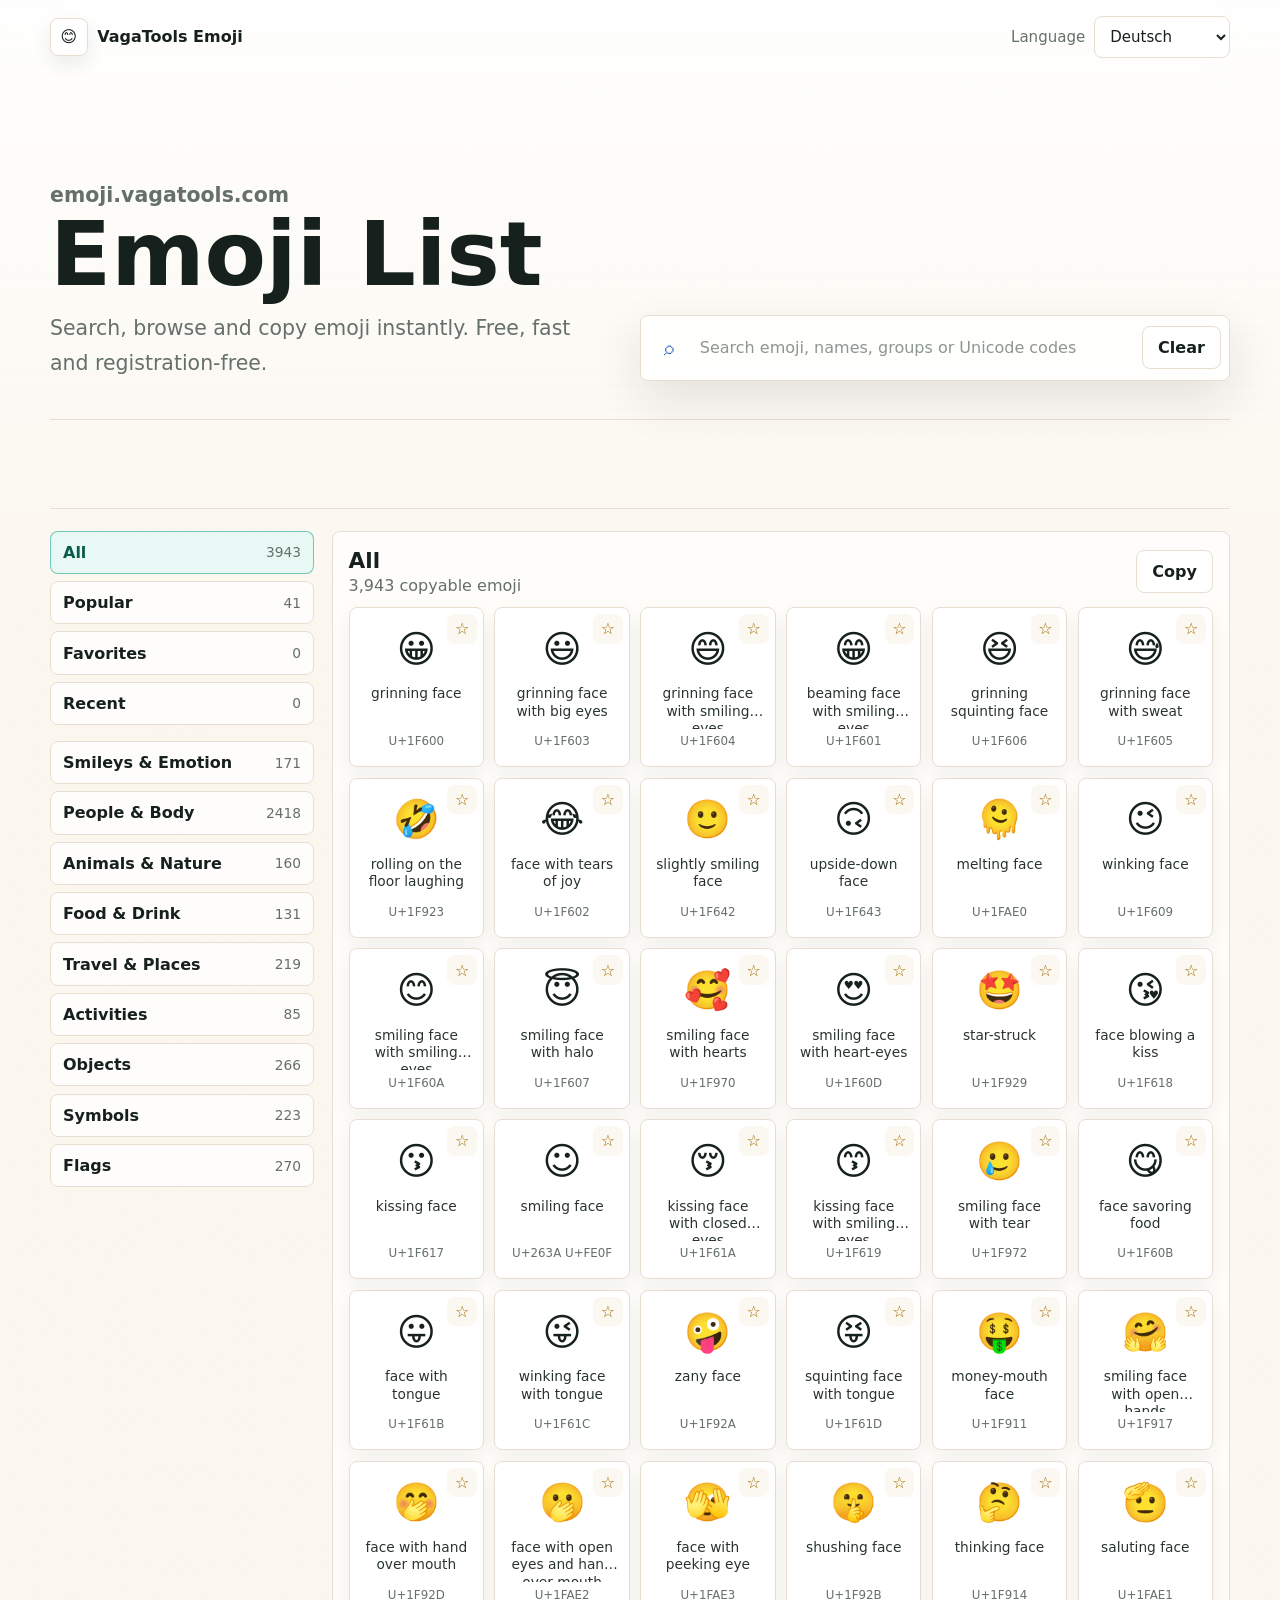
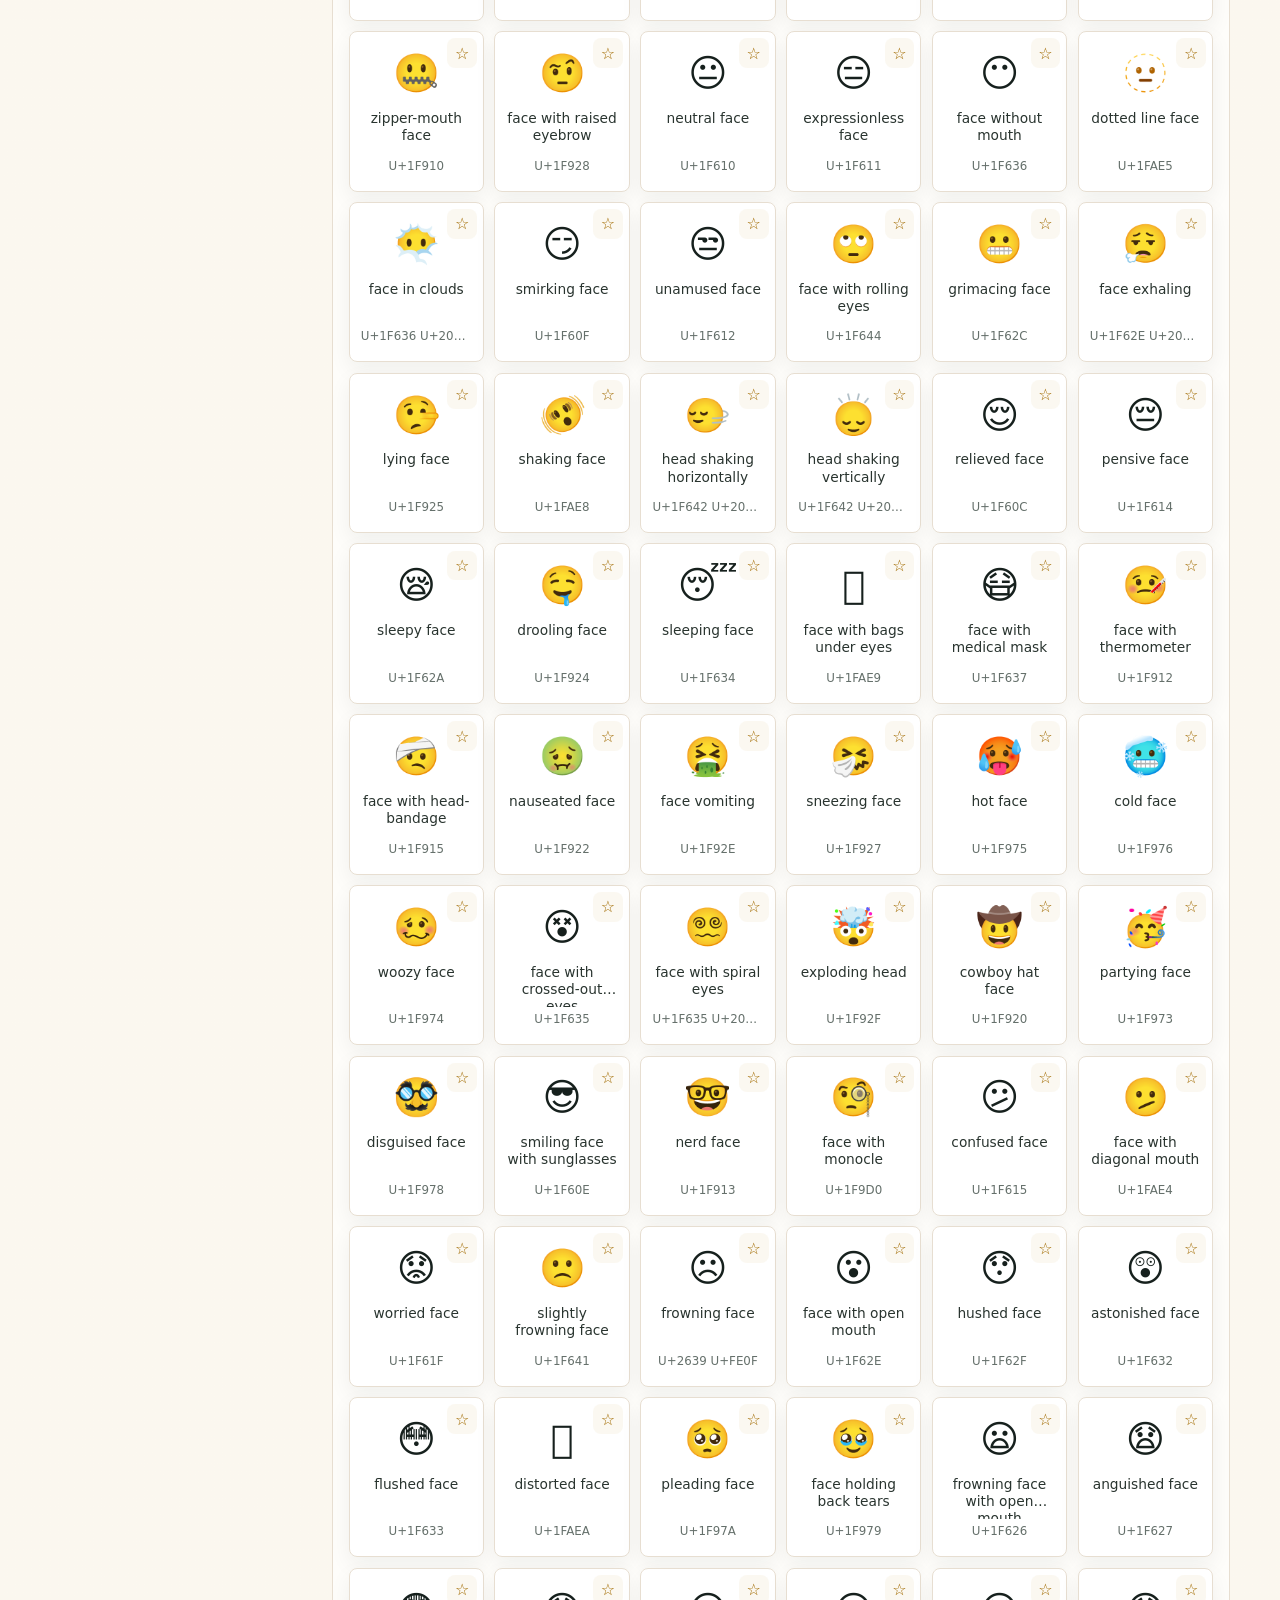
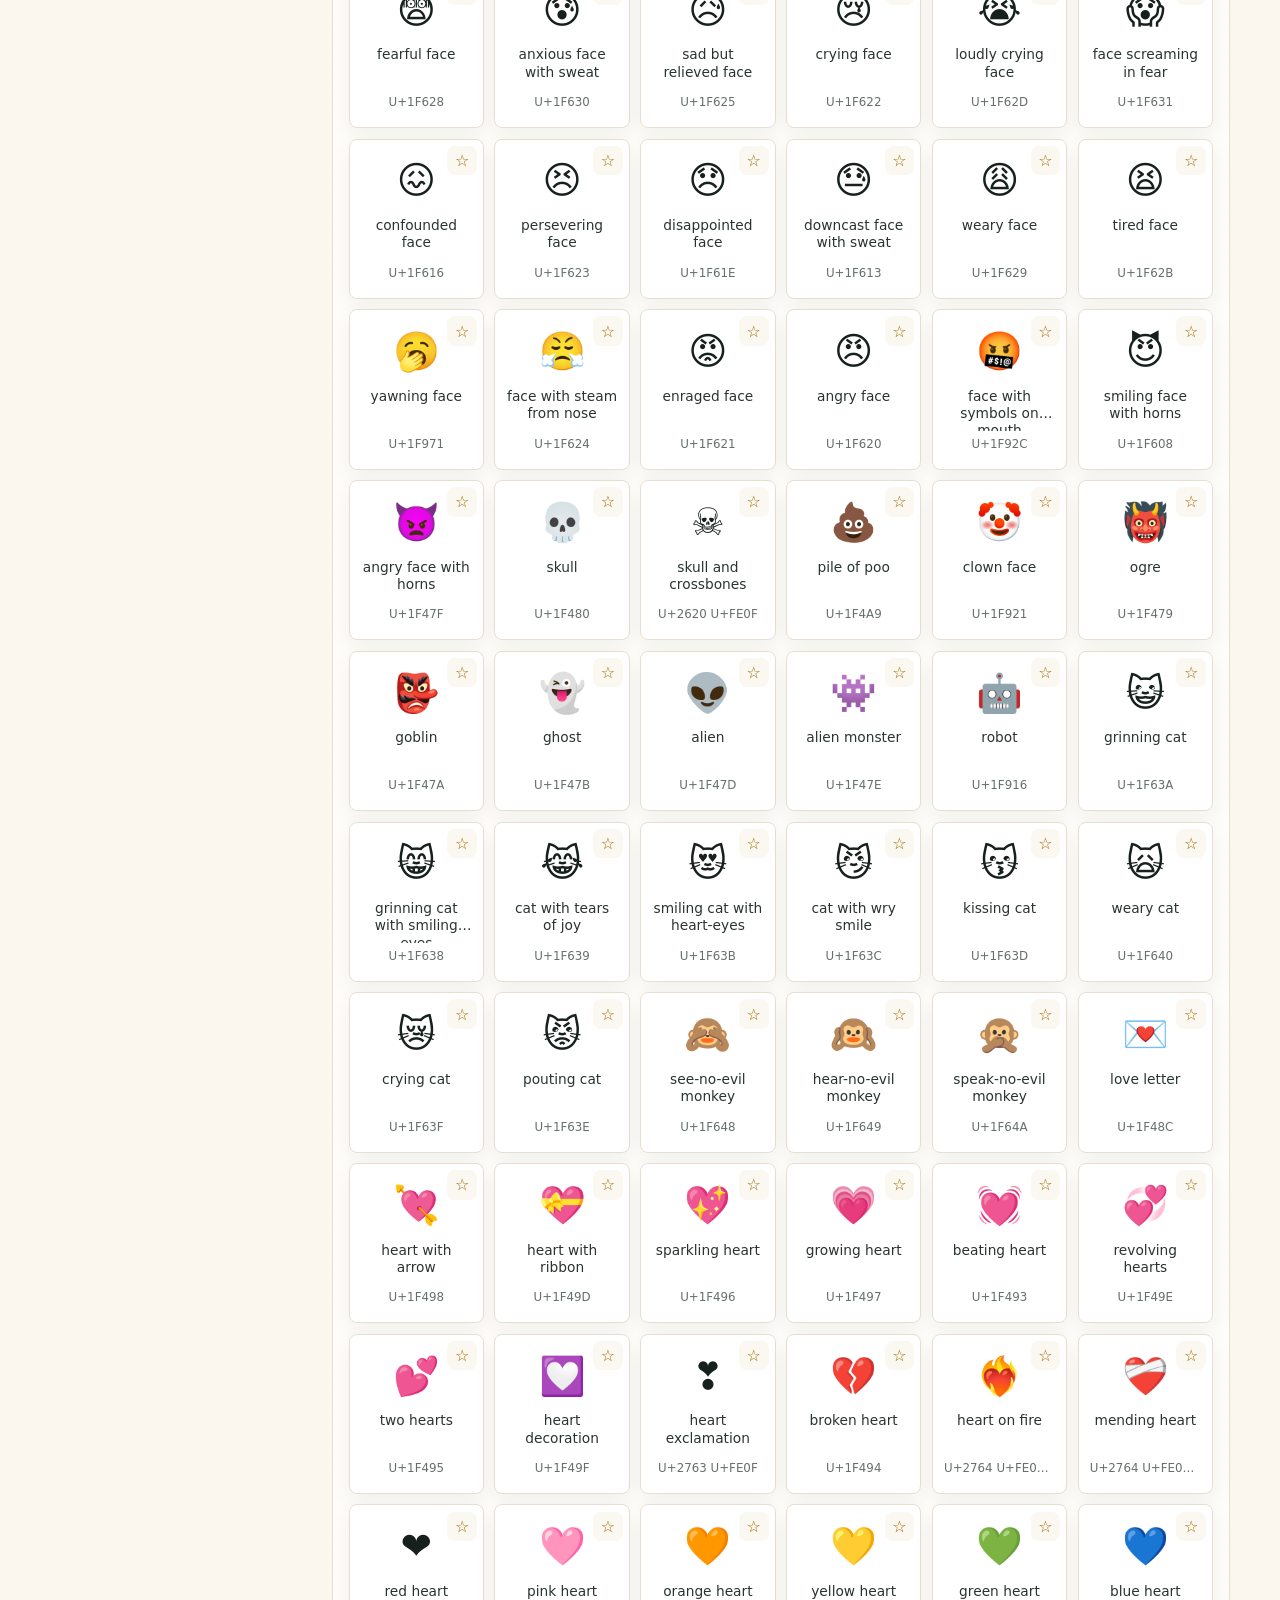
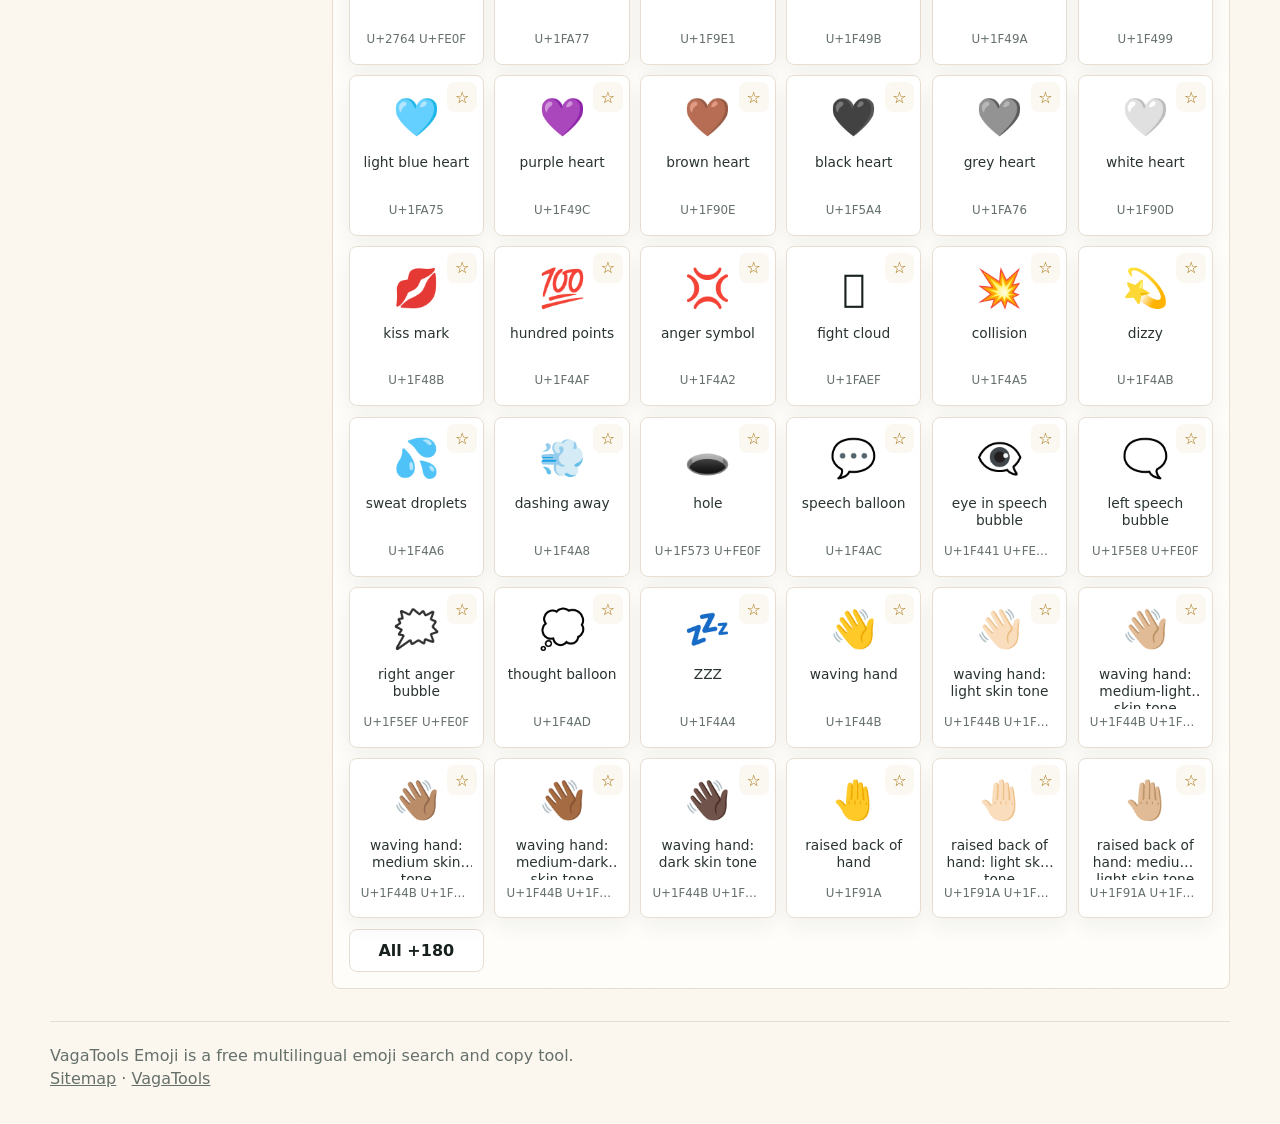
==== index.html @ 173d629a "Add files via upload" ====
<!doctype html>
<html lang="zh-CN" dir="ltr">
<head>
  <meta charset="utf-8">
  <meta name="viewport" content="width=device-width, initial-scale=1">
  <title>emoji表情包大全 - 免费复制Emoji、表情符号搜索工具</title>
  <meta name="description" content="emoji表情包大全，免费提供 Emoji 表情符号搜索、分类浏览、一键复制、Unicode 编码查看和多语言自动识别，适合聊天、社交媒体、标题和内容创作。">
  <meta name="keywords" content="emoji表情包大全, emoji大全, emoji复制, 表情包大全, 表情符号, 免费emoji, emoji搜索, unicode表情, emoji符号, 多语言emoji">
  <meta name="robots" content="index, follow, max-image-preview:large">
  <meta name="theme-color" content="#fbf7ef">
  <link rel="canonical" href="https://emoji.vagatools.com/">
  <link rel="alternate" hreflang="zh-cn" href="https://emoji.vagatools.com/">
  <link rel="alternate" hreflang="en" href="https://emoji.vagatools.com/en/">
  <link rel="alternate" hreflang="ja" href="https://emoji.vagatools.com/ja/">
  <link rel="alternate" hreflang="ko" href="https://emoji.vagatools.com/ko/">
  <link rel="alternate" hreflang="es" href="https://emoji.vagatools.com/es/">
  <link rel="alternate" hreflang="fr" href="https://emoji.vagatools.com/fr/">
  <link rel="alternate" hreflang="de" href="https://emoji.vagatools.com/de/">
  <link rel="alternate" hreflang="pt" href="https://emoji.vagatools.com/pt/">
  <link rel="alternate" hreflang="ru" href="https://emoji.vagatools.com/ru/">
  <link rel="alternate" hreflang="ar" href="https://emoji.vagatools.com/ar/">
  <link rel="alternate" hreflang="hi" href="https://emoji.vagatools.com/hi/">
  <link rel="alternate" hreflang="x-default" href="https://emoji.vagatools.com/">
  <meta property="og:type" content="website">
  <meta property="og:site_name" content="VagaTools Emoji">
  <meta property="og:title" content="emoji表情包大全 - 免费复制Emoji、表情符号搜索工具">
  <meta property="og:description" content="emoji表情包大全，免费提供 Emoji 表情符号搜索、分类浏览、一键复制、Unicode 编码查看和多语言自动识别，适合聊天、社交媒体、标题和内容创作。">
  <meta property="og:url" content="https://emoji.vagatools.com/">
  <meta property="og:image" content="https://emoji.vagatools.com/assets/og-image.svg">
  <meta name="twitter:card" content="summary_large_image">
  <link rel="manifest" href="assets/site.webmanifest">
  <link rel="icon" href="assets/favicon.svg" type="image/svg+xml">
  <link rel="stylesheet" href="assets/styles.css">
  <script async src="https://pagead2.googlesyndication.com/pagead/js/adsbygoogle.js?client=ca-pub-9943771829287979" crossorigin="anonymous"></script>
  <script type="application/ld+json">{"@context":"https://schema.org","@type":"WebApplication","name":"emoji表情包大全","url":"https://emoji.vagatools.com/","applicationCategory":"UtilityApplication","operatingSystem":"Any","offers":{"@type":"Offer","price":"0","priceCurrency":"USD"},"inLanguage":["zh-CN","en","ja","ko","es","fr","de","pt","ru","ar","hi"],"description":"emoji表情包大全，免费提供 Emoji 表情符号搜索、分类浏览、一键复制、Unicode 编码查看和多语言自动识别，适合聊天、社交媒体、标题和内容创作。","potentialAction":{"@type":"SearchAction","target":"https://emoji.vagatools.com/?q={search_term_string}","query-input":"required name=search_term_string"}}</script>
</head>
<body data-lang="zh-CN">
  <header class="topbar">
    <a class="brand" href="/" aria-label="VagaTools Emoji">
      <span class="brand-mark">😊</span>
      <span>VagaTools Emoji</span>
    </a>
    <label class="language-picker">
      <span>语言</span>
      <select id="languageSelect" aria-label="语言">
        <option value="/" selected>简体中文</option><option value="/en/">English</option><option value="/ja/">日本語</option><option value="/ko/">한국어</option><option value="/es/">Español</option><option value="/fr/">Français</option><option value="/de/">Deutsch</option><option value="/pt/">Português</option><option value="/ru/">Русский</option><option value="/ar/">العربية</option><option value="/hi/">हिन्दी</option>
      </select>
    </label>
  </header>

  <main>
    <section class="hero">
      <div class="hero-copy">
        <p class="eyebrow">emoji.vagatools.com</p>
        <h1>emoji表情包大全</h1>
        <p>搜索、分类、一键复制。简单、免费、无需注册。</p>
      </div>
      <form class="search-panel" role="search">
        <label class="search-box">
          <span aria-hidden="true">⌕</span>
          <input id="searchInput" name="q" autocomplete="off" placeholder="搜索 emoji、名称、分类或 Unicode 编码" aria-label="搜索 emoji、名称、分类或 Unicode 编码">
        </label>
        <button class="ghost-button" id="clearSearch" type="button">清空</button>
      </form>
    </section>

    <section class="ad-band" aria-label="Sponsored">
      <ins class="adsbygoogle"
        style="display:block"
        data-ad-client="ca-pub-9943771829287979"
        data-ad-format="auto"
        data-full-width-responsive="true"></ins>
    </section>

    <section class="workspace" aria-live="polite">
      <aside class="sidebar">
        <div class="quick-tabs" id="quickTabs"></div>
        <nav class="categories" id="categoryList" aria-label="分类"></nav>
      </aside>

      <section class="results">
        <div class="results-head">
          <div>
            <h2 id="sectionTitle">全部</h2>
            <p><span id="resultCount">0</span> 可复制 emoji</p>
          </div>
          <button class="ghost-button" id="copyVisible" type="button">复制</button>
        </div>
        <div class="emoji-grid" id="emojiGrid"></div>
        <p class="empty" id="emptyState" hidden>没有找到匹配的 emoji</p>
      </section>
    </section>
  </main>

  <dialog class="emoji-dialog" id="emojiDialog">
    <button class="dialog-close" id="closeDialog" aria-label="Close">×</button>
    <div class="dialog-symbol" id="dialogSymbol"></div>
    <h2 id="dialogName"></h2>
    <dl>
      <div><dt>编码</dt><dd id="dialogCode"></dd></div>
      <div><dt>分类</dt><dd id="dialogGroup"></dd></div>
    </dl>
    <div class="dialog-actions">
      <button class="primary-button" id="dialogCopy" type="button">复制</button>
      <button class="ghost-button" id="dialogFavorite" type="button">收藏</button>
    </div>
  </dialog>

  <div class="toast" id="toast" role="status" aria-live="polite">已复制</div>

  <footer>
    <p>VagaTools Emoji 是一个免费的多语言 emoji 复制与搜索工具。</p>
    <p><a href="https://emoji.vagatools.com/sitemap.xml">Sitemap</a> · <a href="https://vagatools.com">VagaTools</a></p>
  </footer>

  <script>
    window.APP_I18N = {"code":"编码","dir":".","label":"简体中文","title":"emoji表情包大全 - 免费复制Emoji、表情符号搜索工具","description":"emoji表情包大全，免费提供 Emoji 表情符号搜索、分类浏览、一键复制、Unicode 编码查看和多语言自动识别，适合聊天、社交媒体、标题和内容创作。","keywords":"emoji表情包大全, emoji大全, emoji复制, 表情包大全, 表情符号, 免费emoji, emoji搜索, unicode表情, emoji符号, 多语言emoji","heroTitle":"emoji表情包大全","heroText":"搜索、分类、一键复制。简单、免费、无需注册。","searchPlaceholder":"搜索 emoji、名称、分类或 Unicode 编码","all":"全部","popular":"常用","favorites":"收藏","recent":"最近复制","copied":"已复制","copy":"复制","group":"分类","noResults":"没有找到匹配的 emoji","clear":"清空","language":"语言","stats":"可复制 emoji","footer":"VagaTools Emoji 是一个免费的多语言 emoji 复制与搜索工具。"};
    window.CATEGORY_I18N = {"Smileys & Emotion":{"zh-CN":"笑脸与情感","en":"Smileys & Emotion","ja":"スマイルと感情","ko":"스마일리와 감정","es":"Caras y emoción","fr":"Smileys et émotions","de":"Smileys und Emotionen","pt":"Carinhas e emoção","ru":"Смайлы и эмоции","ar":"الوجوه والمشاعر","hi":"स्माइली और भावना"},"People & Body":{"zh-CN":"人物与身体","en":"People & Body","ja":"人と体","ko":"사람과 몸","es":"Personas y cuerpo","fr":"Personnes et corps","de":"Menschen und Körper","pt":"Pessoas e corpo","ru":"Люди и тело","ar":"الأشخاص والجسم","hi":"लोग और शरीर"},"Component":{"zh-CN":"组件","en":"Component","ja":"部品","ko":"구성 요소","es":"Componentes","fr":"Composants","de":"Komponenten","pt":"Componentes","ru":"Компоненты","ar":"المكونات","hi":"घटक"},"Animals & Nature":{"zh-CN":"动物与自然","en":"Animals & Nature","ja":"動物と自然","ko":"동물과 자연","es":"Animales y naturaleza","fr":"Animaux et nature","de":"Tiere und Natur","pt":"Animais e natureza","ru":"Животные и природа","ar":"الحيوانات والطبيعة","hi":"जानवर और प्रकृति"},"Food & Drink":{"zh-CN":"食物与饮品","en":"Food & Drink","ja":"食べ物と飲み物","ko":"음식과 음료","es":"Comida y bebida","fr":"Nourriture et boisson","de":"Essen und Trinken","pt":"Comida e bebida","ru":"Еда и напитки","ar":"الطعام والشراب","hi":"भोजन और पेय"},"Travel & Places":{"zh-CN":"旅行与地点","en":"Travel & Places","ja":"旅行と場所","ko":"여행과 장소","es":"Viajes y lugares","fr":"Voyages et lieux","de":"Reisen und Orte","pt":"Viagens e lugares","ru":"Путешествия и места","ar":"السفر والأماكن","hi":"यात्रा और स्थान"},"Activities":{"zh-CN":"活动","en":"Activities","ja":"アクティビティ","ko":"활동","es":"Actividades","fr":"Activités","de":"Aktivitäten","pt":"Atividades","ru":"Занятия","ar":"الأنشطة","hi":"गतिविधियां"},"Objects":{"zh-CN":"物品","en":"Objects","ja":"物","ko":"물건","es":"Objetos","fr":"Objets","de":"Objekte","pt":"Objetos","ru":"Предметы","ar":"الأشياء","hi":"वस्तुएं"},"Symbols":{"zh-CN":"符号","en":"Symbols","ja":"記号","ko":"기호","es":"Símbolos","fr":"Symboles","de":"Symbole","pt":"Símbolos","ru":"Символы","ar":"الرموز","hi":"प्रतीक"},"Flags":{"zh-CN":"旗帜","en":"Flags","ja":"旗","ko":"깃발","es":"Banderas","fr":"Drapeaux","de":"Flaggen","pt":"Bandeiras","ru":"Флаги","ar":"الأعلام","hi":"झंडे"}};
    window.SITE_LANGUAGES = [{"code":"zh-CN","dir":".","label":"简体中文"},{"code":"en","dir":"en","label":"English"},{"code":"ja","dir":"ja","label":"日本語"},{"code":"ko","dir":"ko","label":"한국어"},{"code":"es","dir":"es","label":"Español"},{"code":"fr","dir":"fr","label":"Français"},{"code":"de","dir":"de","label":"Deutsch"},{"code":"pt","dir":"pt","label":"Português"},{"code":"ru","dir":"ru","label":"Русский"},{"code":"ar","dir":"ar","label":"العربية"},{"code":"hi","dir":"hi","label":"हिन्दी"}];
  </script>
  <script src="assets/emoji-data.js" defer></script>
  <script src="assets/app.js" defer></script>
</body>
</html>
---- assets/styles.css ----
:root {
  color-scheme: light;
  --paper: #fbf7ef;
  --panel: #ffffff;
  --ink: #16201d;
  --muted: #65706b;
  --line: #e7ded1;
  --mint: #16a085;
  --coral: #ef6f5e;
  --gold: #d89b26;
  --blue: #3366cc;
  --shadow: 0 18px 50px rgba(28, 31, 29, 0.11);
  font-family:
    Inter, ui-sans-serif, system-ui, -apple-system, BlinkMacSystemFont, "Segoe UI", "Noto Sans", Arial,
    "Apple Color Emoji", "Segoe UI Emoji", "Noto Color Emoji", sans-serif;
}

* {
  box-sizing: border-box;
}

html {
  background: var(--paper);
}

body {
  min-height: 100vh;
  margin: 0;
  color: var(--ink);
  background:
    linear-gradient(180deg, rgba(255, 255, 255, 0.92), rgba(251, 247, 239, 0.72) 38rem),
    var(--paper);
}

a {
  color: inherit;
}

button,
input,
select {
  font: inherit;
}

.topbar {
  position: sticky;
  top: 0;
  z-index: 10;
  display: flex;
  align-items: center;
  justify-content: space-between;
  gap: 1rem;
  width: min(1180px, calc(100% - 2rem));
  margin: 0 auto;
  padding: 1rem 0;
  backdrop-filter: blur(18px);
}

.brand {
  display: inline-flex;
  align-items: center;
  gap: 0.6rem;
  min-width: 0;
  color: var(--ink);
  text-decoration: none;
  font-weight: 800;
}

.brand-mark {
  display: grid;
  width: 2.35rem;
  height: 2.35rem;
  place-items: center;
  border: 1px solid var(--line);
  border-radius: 8px;
  background: #fff;
  box-shadow: 0 8px 18px rgba(22, 32, 29, 0.08);
}

.language-picker {
  display: inline-flex;
  align-items: center;
  gap: 0.55rem;
  color: var(--muted);
  font-size: 0.94rem;
}

.language-picker select {
  min-width: 8.5rem;
  border: 1px solid var(--line);
  border-radius: 8px;
  background: #fff;
  color: var(--ink);
  padding: 0.62rem 0.7rem;
}

main {
  width: min(1180px, calc(100% - 2rem));
  margin: 0 auto;
}

.hero {
  display: grid;
  grid-template-columns: minmax(0, 0.92fr) minmax(18rem, 1fr);
  gap: clamp(1rem, 4vw, 3rem);
  align-items: end;
  padding: clamp(2.25rem, 7vw, 5.5rem) 0 1.4rem;
}

.eyebrow {
  margin: 0 0 0.6rem;
  color: var(--coral);
  font-weight: 800;
  letter-spacing: 0;
}

.hero h1 {
  margin: 0;
  font-size: clamp(3rem, 7vw, 6.4rem);
  line-height: 0.92;
  letter-spacing: 0;
}

.hero p {
  max-width: 40rem;
  margin: 1rem 0 0;
  color: var(--muted);
  font-size: clamp(1.05rem, 2vw, 1.28rem);
  line-height: 1.7;
}

.search-panel {
  display: grid;
  grid-template-columns: 1fr auto;
  gap: 0.65rem;
  align-items: center;
  padding: 0.5rem;
  border: 1px solid var(--line);
  border-radius: 8px;
  background: rgba(255, 255, 255, 0.92);
  box-shadow: var(--shadow);
}

.search-box {
  display: grid;
  grid-template-columns: auto 1fr;
  align-items: center;
  gap: 0.55rem;
  min-width: 0;
  color: var(--muted);
}

.search-box span {
  width: 2.4rem;
  text-align: center;
  color: var(--blue);
  font-size: 1.2rem;
}

.search-box input {
  width: 100%;
  min-width: 0;
  border: 0;
  outline: 0;
  background: transparent;
  color: var(--ink);
  padding: 0.9rem 0.2rem;
}

.search-box input::placeholder {
  color: #8c9691;
}

.primary-button,
.ghost-button {
  min-height: 2.7rem;
  border: 1px solid transparent;
  border-radius: 8px;
  padding: 0.64rem 0.95rem;
  cursor: pointer;
  font-weight: 750;
  transition:
    transform 160ms ease,
    box-shadow 160ms ease,
    border-color 160ms ease,
    background 160ms ease;
}

.primary-button {
  background: var(--ink);
  color: #fff;
}

.ghost-button {
  background: #fff;
  border-color: var(--line);
  color: var(--ink);
}

.primary-button:hover,
.ghost-button:hover,
.emoji-card:hover,
.category-button:hover {
  transform: translateY(-1px);
}

.ad-band {
  min-height: 90px;
  margin: 1rem 0 1.35rem;
  border-block: 1px solid var(--line);
  padding: 0.75rem 0;
}

.workspace {
  display: grid;
  grid-template-columns: 16.5rem minmax(0, 1fr);
  gap: 1.1rem;
  align-items: start;
}

.sidebar {
  position: sticky;
  top: 5.2rem;
  display: grid;
  gap: 1rem;
  max-height: calc(100vh - 6rem);
  overflow: auto;
  padding-bottom: 1rem;
}

.quick-tabs,
.categories {
  display: grid;
  gap: 0.45rem;
}

.category-button {
  display: flex;
  align-items: center;
  justify-content: space-between;
  gap: 0.65rem;
  width: 100%;
  min-height: 2.7rem;
  border: 1px solid var(--line);
  border-radius: 8px;
  background: rgba(255, 255, 255, 0.72);
  color: var(--ink);
  padding: 0.65rem 0.75rem;
  text-align: start;
  cursor: pointer;
}

.category-button strong {
  overflow: hidden;
  text-overflow: ellipsis;
  white-space: nowrap;
}

.category-button span {
  flex: 0 0 auto;
  color: var(--muted);
  font-size: 0.86rem;
}

.category-button.active {
  border-color: rgba(22, 160, 133, 0.55);
  background: #e8f8f4;
  color: #0b5b4c;
}

.results {
  min-width: 0;
  border: 1px solid var(--line);
  border-radius: 8px;
  background: rgba(255, 255, 255, 0.72);
  padding: clamp(0.75rem, 2vw, 1rem);
}

.results-head {
  display: flex;
  align-items: center;
  justify-content: space-between;
  gap: 1rem;
  margin-bottom: 0.75rem;
}

.results-head h2 {
  margin: 0;
  font-size: 1.35rem;
}

.results-head p {
  margin: 0.2rem 0 0;
  color: var(--muted);
}

.emoji-grid {
  display: grid;
  grid-template-columns: repeat(auto-fill, minmax(7.4rem, 1fr));
  gap: 0.65rem;
  min-height: 16rem;
}

.emoji-card {
  position: relative;
  display: grid;
  grid-template-rows: 3.8rem 2.7rem 1.3rem;
  gap: 0.35rem;
  min-width: 0;
  min-height: 9.1rem;
  border: 1px solid var(--line);
  border-radius: 8px;
  background: #fff;
  color: var(--ink);
  padding: 0.7rem;
  text-align: center;
  cursor: pointer;
  box-shadow: 0 8px 22px rgba(22, 32, 29, 0.06);
}

.emoji-symbol {
  display: grid;
  place-items: center;
  font-size: 2.35rem;
  line-height: 1;
}

.emoji-name {
  display: -webkit-box;
  overflow: hidden;
  color: #29342f;
  font-size: 0.86rem;
  line-height: 1.25;
  -webkit-box-orient: vertical;
  -webkit-line-clamp: 2;
}

.emoji-code {
  overflow: hidden;
  color: var(--muted);
  font-size: 0.74rem;
  text-overflow: ellipsis;
  white-space: nowrap;
}

.favorite-toggle {
  position: absolute;
  top: 0.38rem;
  inset-inline-end: 0.38rem;
  display: grid;
  width: 1.85rem;
  height: 1.85rem;
  place-items: center;
  border: 0;
  border-radius: 8px;
  background: rgba(251, 247, 239, 0.9);
  color: #a26b00;
  cursor: pointer;
}

.favorite-toggle.active {
  background: #fff2c9;
}

.empty {
  margin: 3rem 0;
  color: var(--muted);
  text-align: center;
}

.emoji-dialog {
  width: min(31rem, calc(100% - 2rem));
  border: 1px solid var(--line);
  border-radius: 8px;
  background: #fff;
  color: var(--ink);
  padding: 1.25rem;
  box-shadow: var(--shadow);
}

.emoji-dialog::backdrop {
  background: rgba(22, 32, 29, 0.38);
  backdrop-filter: blur(3px);
}

.dialog-close {
  position: absolute;
  top: 0.7rem;
  inset-inline-end: 0.7rem;
  width: 2.1rem;
  height: 2.1rem;
  border: 1px solid var(--line);
  border-radius: 8px;
  background: #fff;
  cursor: pointer;
}

.dialog-symbol {
  margin-top: 0.75rem;
  font-size: 5.2rem;
  text-align: center;
}

.emoji-dialog h2 {
  margin: 0.4rem 2rem 1rem;
  text-align: center;
}

.emoji-dialog dl {
  display: grid;
  gap: 0.65rem;
  margin: 0 0 1rem;
}

.emoji-dialog dl div {
  display: grid;
  grid-template-columns: 5.5rem 1fr;
  gap: 1rem;
  border-top: 1px solid var(--line);
  padding-top: 0.65rem;
}

.emoji-dialog dt {
  color: var(--muted);
}

.emoji-dialog dd {
  min-width: 0;
  margin: 0;
  overflow-wrap: anywhere;
}

.dialog-actions {
  display: flex;
  gap: 0.6rem;
}

.dialog-actions button {
  flex: 1;
}

.toast {
  position: fixed;
  inset-inline: 50% auto;
  bottom: 1.25rem;
  z-index: 30;
  transform: translate(-50%, 1rem);
  border-radius: 8px;
  background: var(--ink);
  color: #fff;
  padding: 0.75rem 1rem;
  opacity: 0;
  pointer-events: none;
  transition:
    opacity 180ms ease,
    transform 180ms ease;
}

[dir="rtl"] .toast {
  transform: translate(50%, 1rem);
}

.toast.show {
  opacity: 1;
  transform: translate(-50%, 0);
}

[dir="rtl"] .toast.show {
  transform: translate(50%, 0);
}

footer {
  width: min(1180px, calc(100% - 2rem));
  margin: 2rem auto 0;
  border-top: 1px solid var(--line);
  padding: 1.25rem 0 2rem;
  color: var(--muted);
}

footer p {
  margin: 0.25rem 0;
}

@media (max-width: 880px) {
  .hero,
  .workspace {
    grid-template-columns: 1fr;
  }

  .hero {
    padding-top: 1.5rem;
  }

  .sidebar {
    position: static;
    max-height: none;
    overflow: visible;
  }

  .quick-tabs,
  .categories {
    grid-auto-flow: column;
    grid-auto-columns: minmax(9rem, 1fr);
    overflow-x: auto;
    padding-bottom: 0.2rem;
  }
}

@media (max-width: 560px) {
  .topbar {
    align-items: flex-start;
    flex-direction: column;
  }

  .language-picker,
  .language-picker select {
    width: 100%;
  }

  .search-panel,
  .results-head,
  .dialog-actions {
    grid-template-columns: 1fr;
    flex-direction: column;
    align-items: stretch;
  }

  .hero h1 {
    font-size: 3rem;
  }

  .emoji-grid {
    grid-template-columns: repeat(2, minmax(0, 1fr));
  }
}
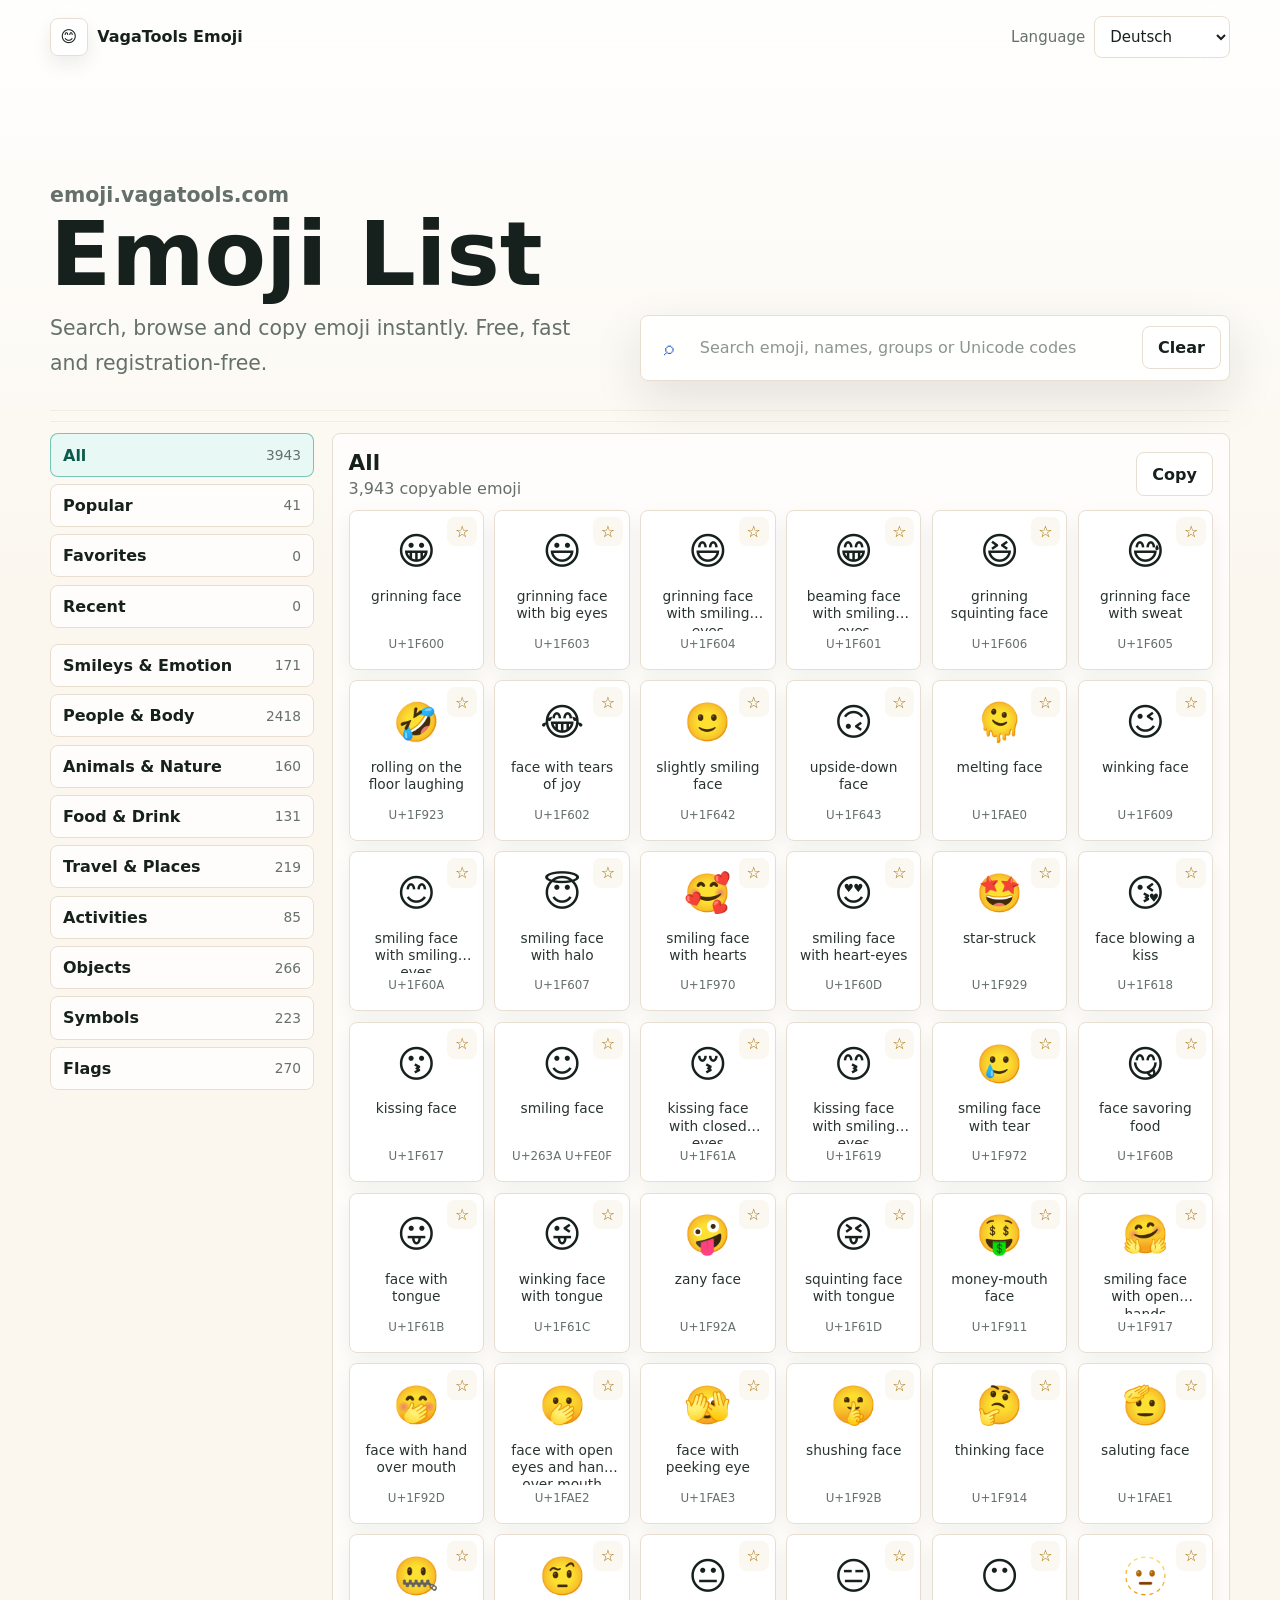
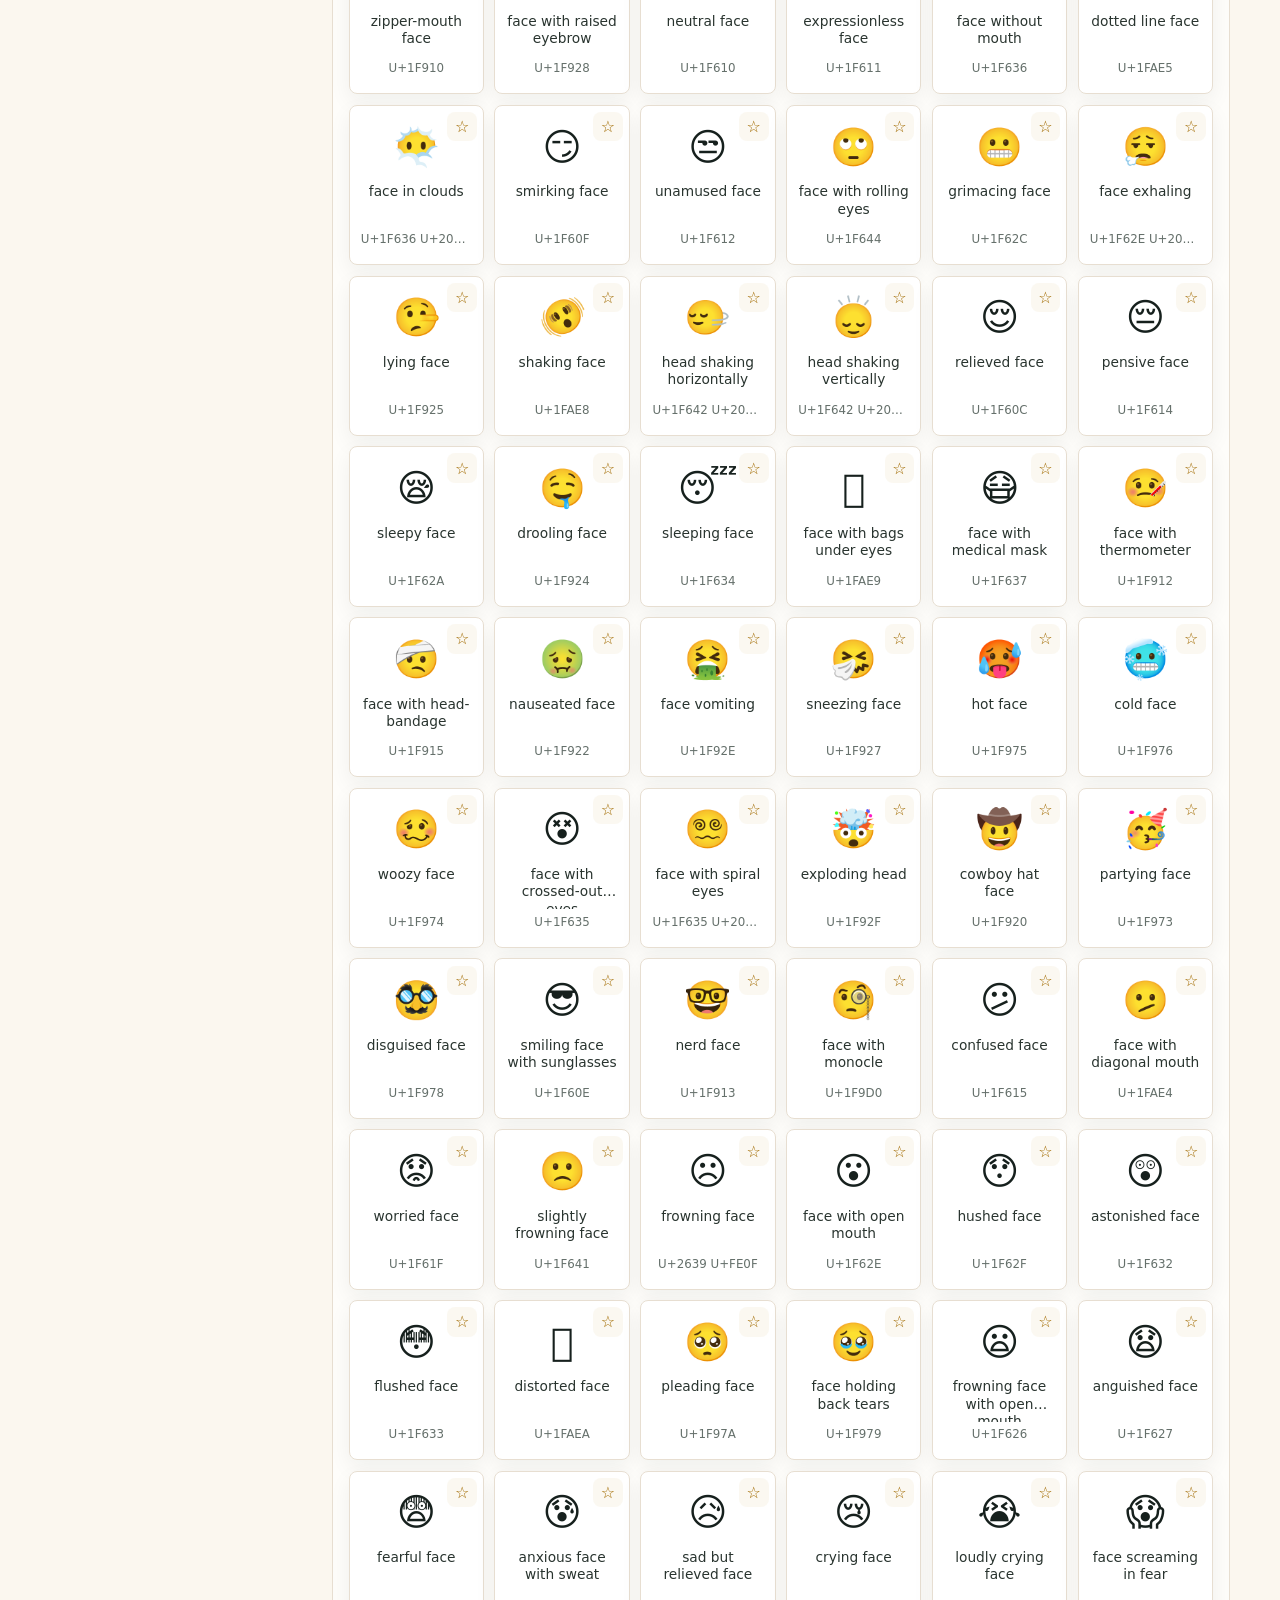
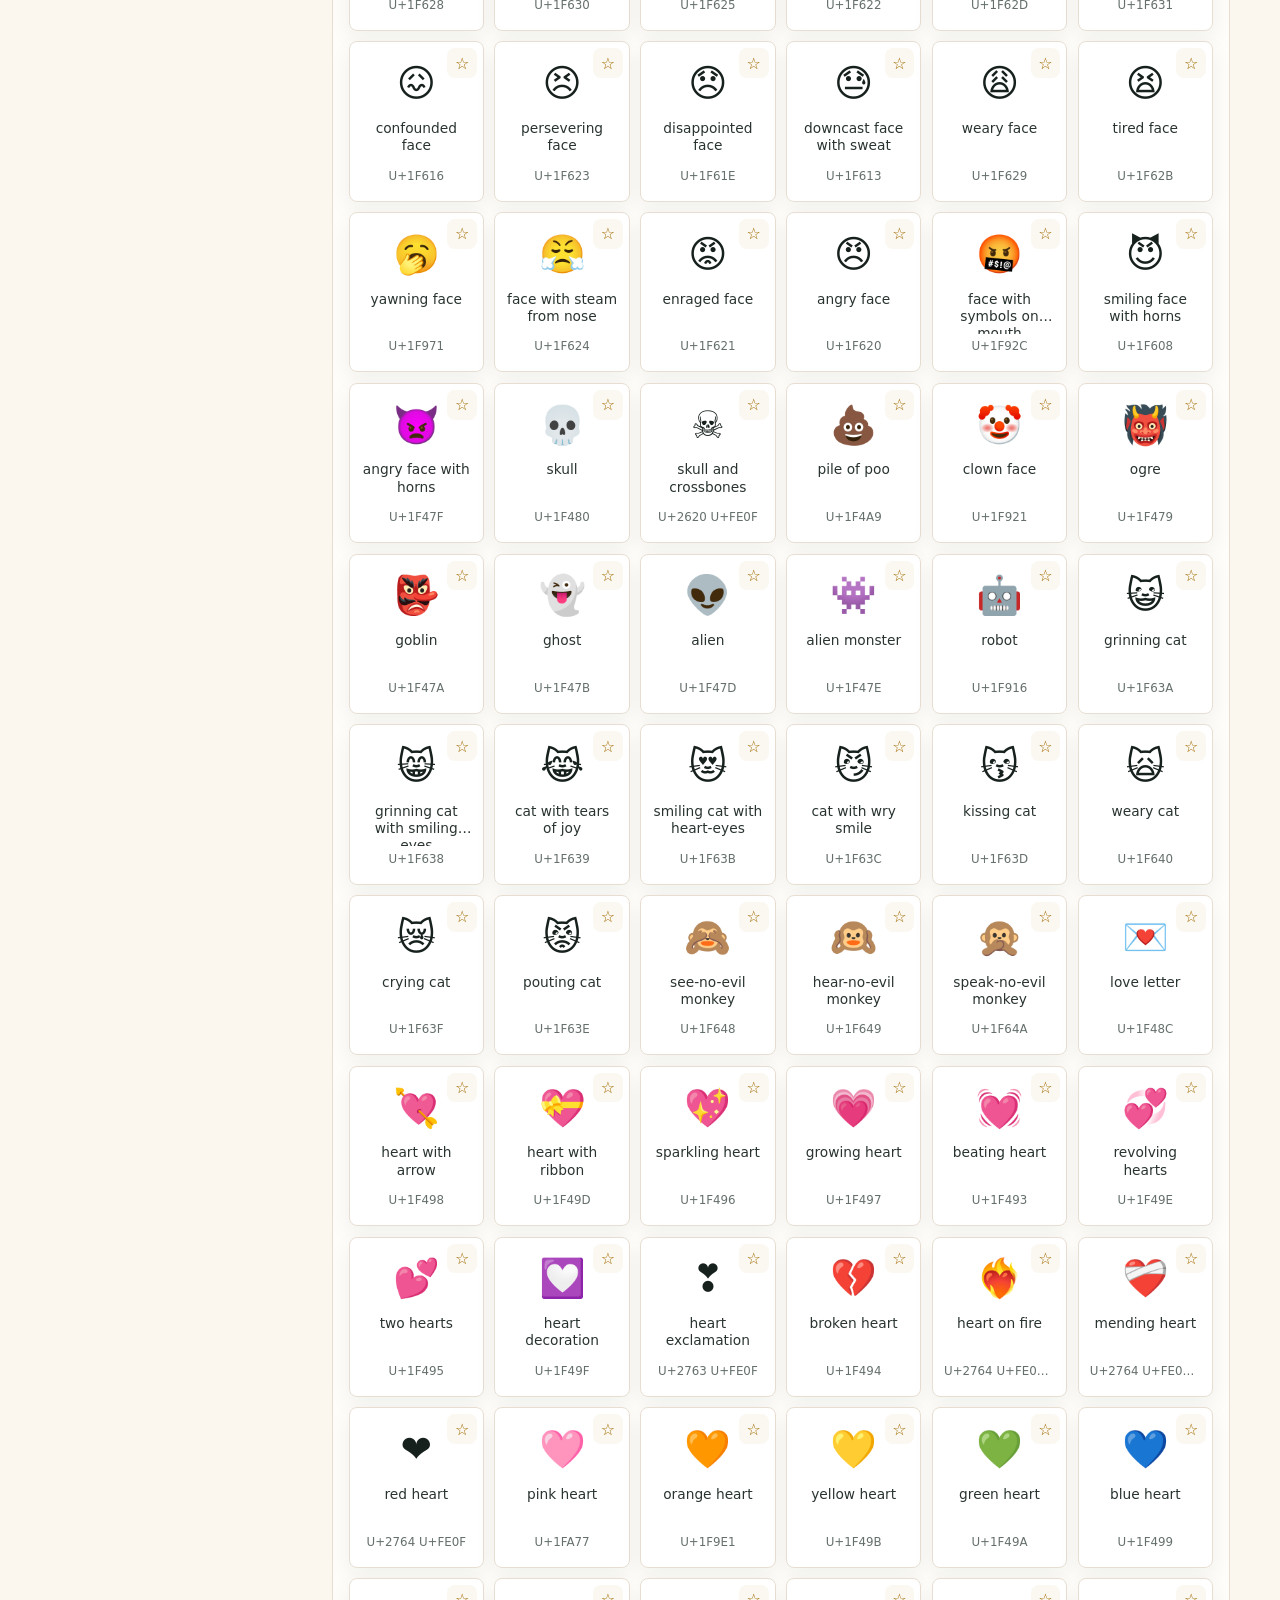
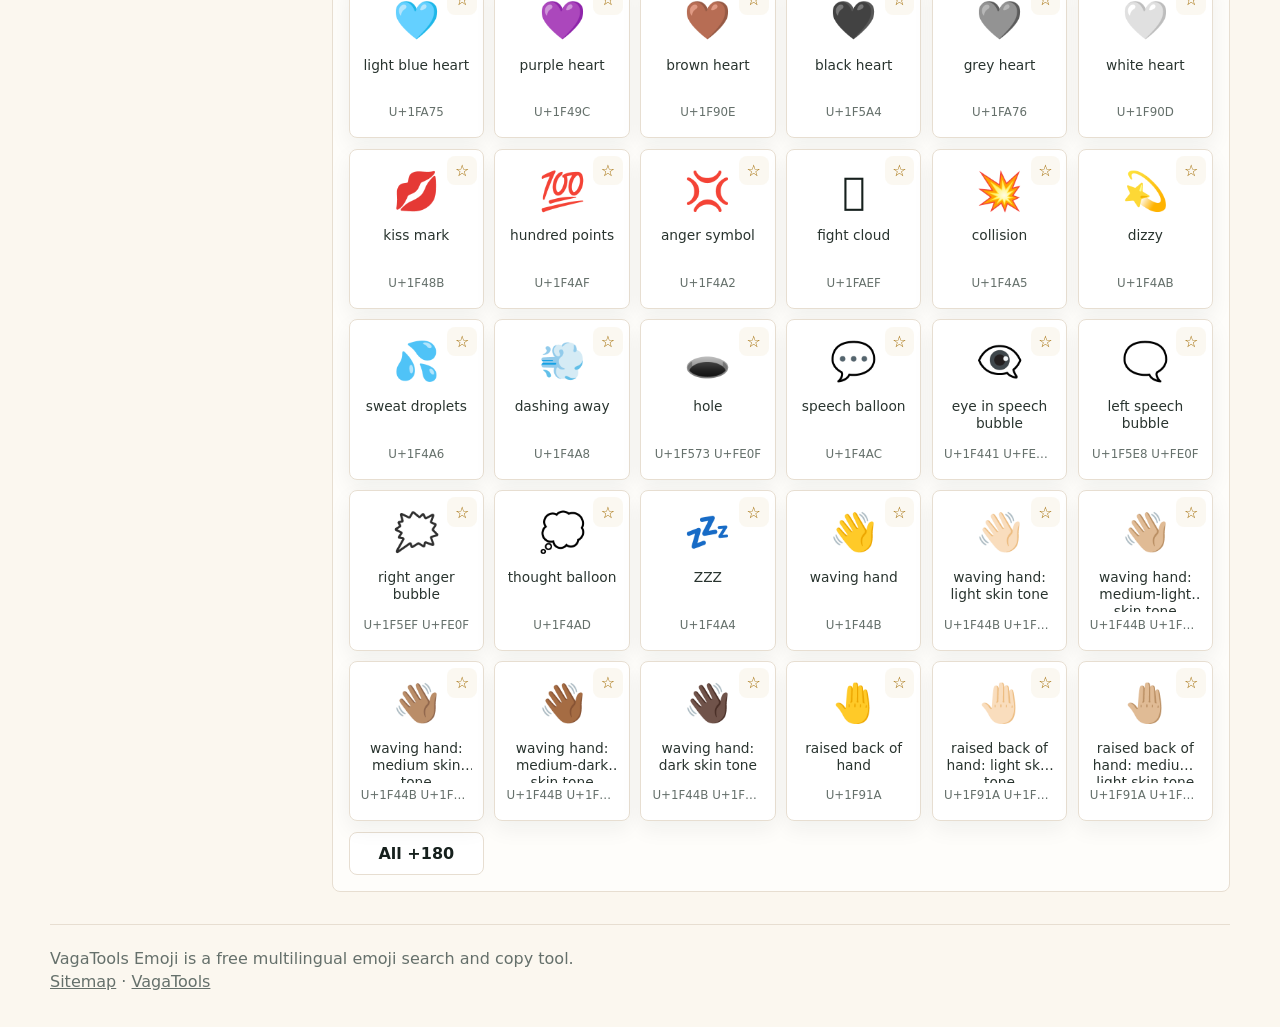
==== commit b19a981c: "Add files via upload" ====
--- a/index.html
+++ b/index.html
@@ -30,7 +30,7 @@
   <meta name="twitter:card" content="summary_large_image">
   <link rel="manifest" href="assets/site.webmanifest">
   <link rel="icon" href="assets/favicon.svg" type="image/svg+xml">
-  <link rel="stylesheet" href="assets/styles.css">
+  <link rel="stylesheet" href="assets/styles.css?v=20260529d">
   <script async src="https://pagead2.googlesyndication.com/pagead/js/adsbygoogle.js?client=ca-pub-9943771829287979" crossorigin="anonymous"></script>
   <script type="application/ld+json">{"@context":"https://schema.org","@type":"WebApplication","name":"emoji表情包大全","url":"https://emoji.vagatools.com/","applicationCategory":"UtilityApplication","operatingSystem":"Any","offers":{"@type":"Offer","price":"0","priceCurrency":"USD"},"inLanguage":["zh-CN","en","ja","ko","es","fr","de","pt","ru","ar","hi"],"description":"emoji表情包大全，免费提供 Emoji 表情符号搜索、分类浏览、一键复制、Unicode 编码查看和多语言自动识别，适合聊天、社交媒体、标题和内容创作。","potentialAction":{"@type":"SearchAction","target":"https://emoji.vagatools.com/?q={search_term_string}","query-input":"required name=search_term_string"}}</script>
 </head>
@@ -118,7 +118,8 @@
     window.CATEGORY_I18N = {"Smileys & Emotion":{"zh-CN":"笑脸与情感","en":"Smileys & Emotion","ja":"スマイルと感情","ko":"스마일리와 감정","es":"Caras y emoción","fr":"Smileys et émotions","de":"Smileys und Emotionen","pt":"Carinhas e emoção","ru":"Смайлы и эмоции","ar":"الوجوه والمشاعر","hi":"स्माइली और भावना"},"People & Body":{"zh-CN":"人物与身体","en":"People & Body","ja":"人と体","ko":"사람과 몸","es":"Personas y cuerpo","fr":"Personnes et corps","de":"Menschen und Körper","pt":"Pessoas e corpo","ru":"Люди и тело","ar":"الأشخاص والجسم","hi":"लोग और शरीर"},"Component":{"zh-CN":"组件","en":"Component","ja":"部品","ko":"구성 요소","es":"Componentes","fr":"Composants","de":"Komponenten","pt":"Componentes","ru":"Компоненты","ar":"المكونات","hi":"घटक"},"Animals & Nature":{"zh-CN":"动物与自然","en":"Animals & Nature","ja":"動物と自然","ko":"동물과 자연","es":"Animales y naturaleza","fr":"Animaux et nature","de":"Tiere und Natur","pt":"Animais e natureza","ru":"Животные и природа","ar":"الحيوانات والطبيعة","hi":"जानवर और प्रकृति"},"Food & Drink":{"zh-CN":"食物与饮品","en":"Food & Drink","ja":"食べ物と飲み物","ko":"음식과 음료","es":"Comida y bebida","fr":"Nourriture et boisson","de":"Essen und Trinken","pt":"Comida e bebida","ru":"Еда и напитки","ar":"الطعام والشراب","hi":"भोजन और पेय"},"Travel & Places":{"zh-CN":"旅行与地点","en":"Travel & Places","ja":"旅行と場所","ko":"여행과 장소","es":"Viajes y lugares","fr":"Voyages et lieux","de":"Reisen und Orte","pt":"Viagens e lugares","ru":"Путешествия и места","ar":"السفر والأماكن","hi":"यात्रा और स्थान"},"Activities":{"zh-CN":"活动","en":"Activities","ja":"アクティビティ","ko":"활동","es":"Actividades","fr":"Activités","de":"Aktivitäten","pt":"Atividades","ru":"Занятия","ar":"الأنشطة","hi":"गतिविधियां"},"Objects":{"zh-CN":"物品","en":"Objects","ja":"物","ko":"물건","es":"Objetos","fr":"Objets","de":"Objekte","pt":"Objetos","ru":"Предметы","ar":"الأشياء","hi":"वस्तुएं"},"Symbols":{"zh-CN":"符号","en":"Symbols","ja":"記号","ko":"기호","es":"Símbolos","fr":"Symboles","de":"Symbole","pt":"Símbolos","ru":"Символы","ar":"الرموز","hi":"प्रतीक"},"Flags":{"zh-CN":"旗帜","en":"Flags","ja":"旗","ko":"깃발","es":"Banderas","fr":"Drapeaux","de":"Flaggen","pt":"Bandeiras","ru":"Флаги","ar":"الأعلام","hi":"झंडे"}};
     window.SITE_LANGUAGES = [{"code":"zh-CN","dir":".","label":"简体中文"},{"code":"en","dir":"en","label":"English"},{"code":"ja","dir":"ja","label":"日本語"},{"code":"ko","dir":"ko","label":"한국어"},{"code":"es","dir":"es","label":"Español"},{"code":"fr","dir":"fr","label":"Français"},{"code":"de","dir":"de","label":"Deutsch"},{"code":"pt","dir":"pt","label":"Português"},{"code":"ru","dir":"ru","label":"Русский"},{"code":"ar","dir":"ar","label":"العربية"},{"code":"hi","dir":"hi","label":"हिन्दी"}];
   </script>
+  <script src="assets/zh-labels.js?v=20260529d" defer></script>
   <script src="assets/emoji-data.js" defer></script>
-  <script src="assets/app.js" defer></script>
+  <script src="assets/app.js?v=20260529d" defer></script>
 </body>
 </html>
--- a/assets/styles.css
+++ b/assets/styles.css
@@ -205,10 +205,42 @@
 }
 
 .ad-band {
-  min-height: 90px;
+  height: 90px !important;
+  min-height: 90px !important;
+  max-height: 90px !important;
   margin: 1rem 0 1.35rem;
   border-block: 1px solid var(--line);
-  padding: 0.75rem 0;
+  padding: 0;
+  overflow: hidden !important;
+  transition:
+    height 180ms ease,
+    min-height 180ms ease,
+    margin 180ms ease,
+    padding 180ms ease,
+    opacity 180ms ease;
+}
+
+.ad-band.ad-empty {
+  height: 12px !important;
+  min-height: 12px !important;
+  max-height: 12px !important;
+  margin: 0.45rem 0 0.7rem;
+  padding: 0;
+  opacity: 0.45;
+}
+
+.ad-band.ad-filled {
+  height: 90px !important;
+  min-height: 90px !important;
+  max-height: 90px !important;
+  opacity: 1;
+}
+
+.adsbygoogle {
+  height: 90px !important;
+  min-height: 90px;
+  max-height: 90px;
+  overflow: hidden;
 }
 
 .workspace {
@@ -532,4 +564,18 @@
   .emoji-grid {
     grid-template-columns: repeat(2, minmax(0, 1fr));
   }
-}
+
+  .ad-band,
+  .ad-band.ad-filled,
+  .adsbygoogle {
+    height: 72px !important;
+    min-height: 72px !important;
+    max-height: 72px !important;
+  }
+
+  .ad-band.ad-empty {
+    height: 8px !important;
+    min-height: 8px !important;
+    max-height: 8px !important;
+  }
+}
